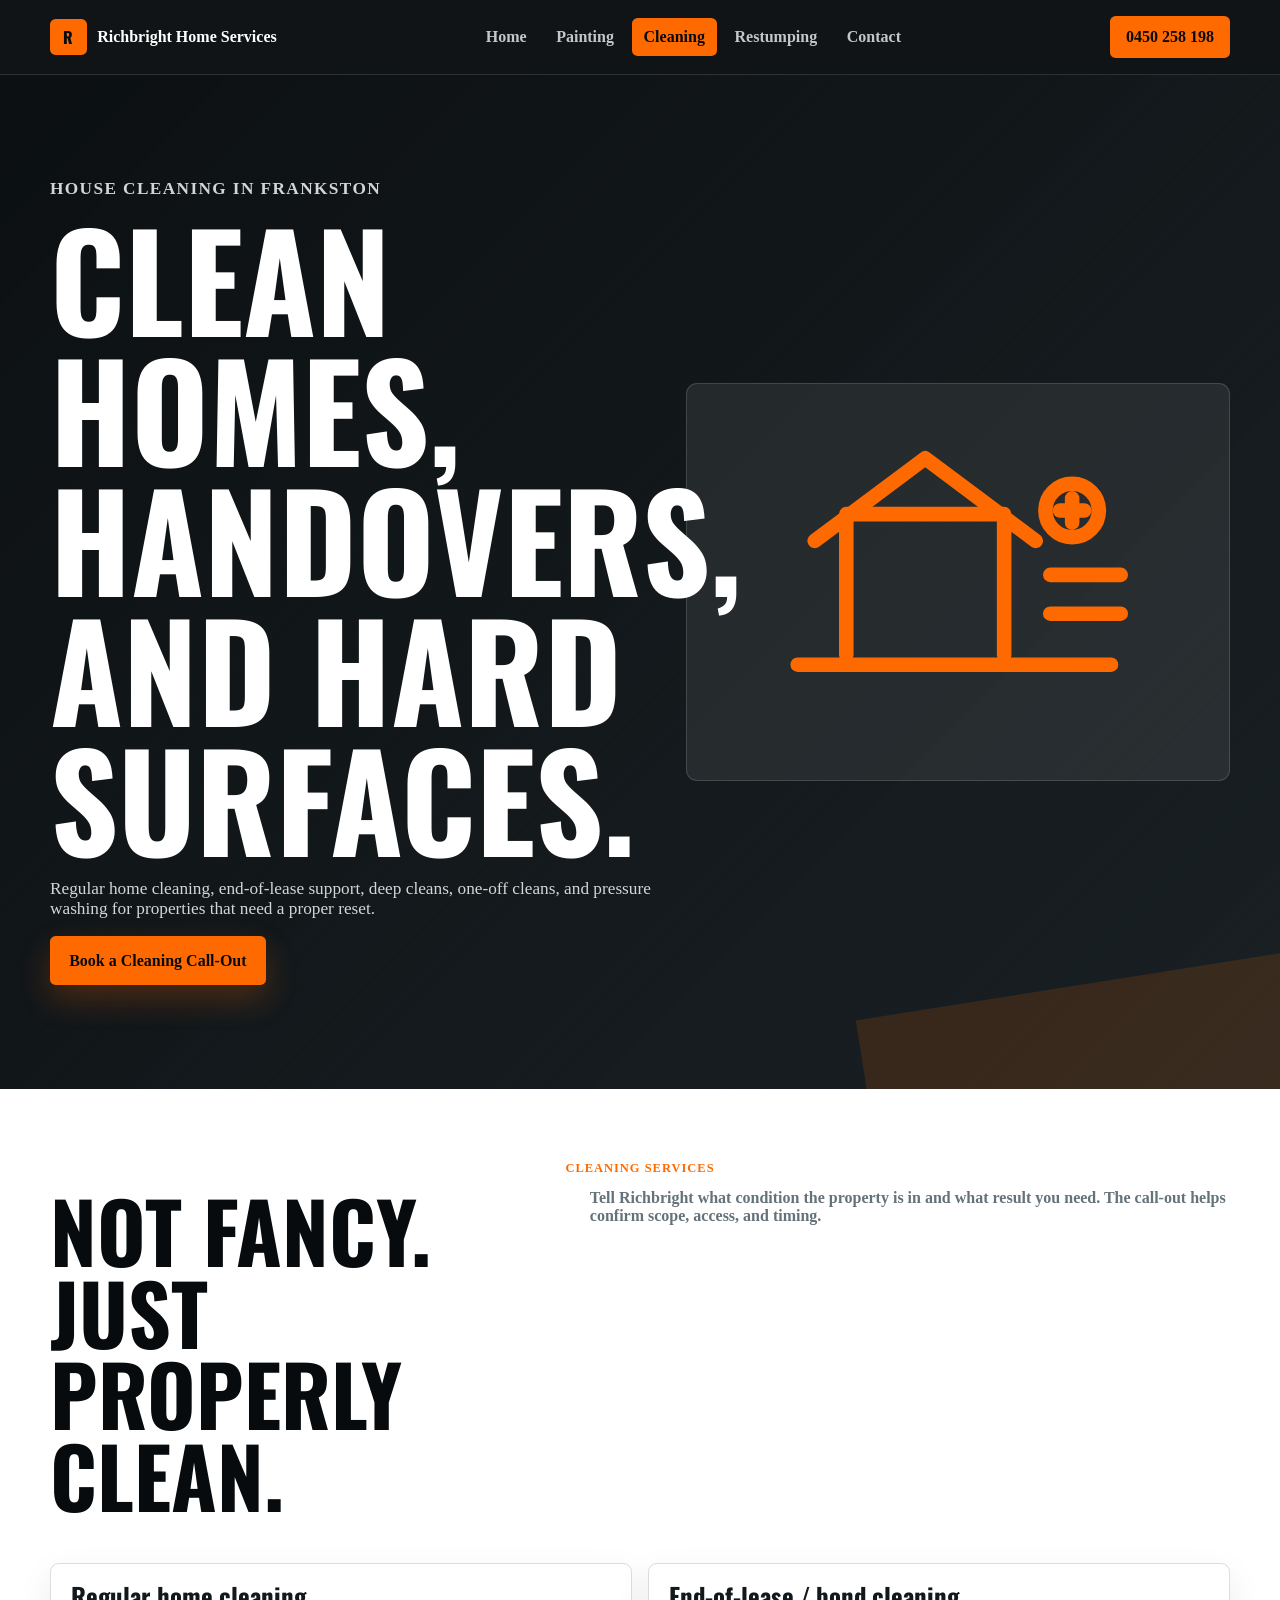
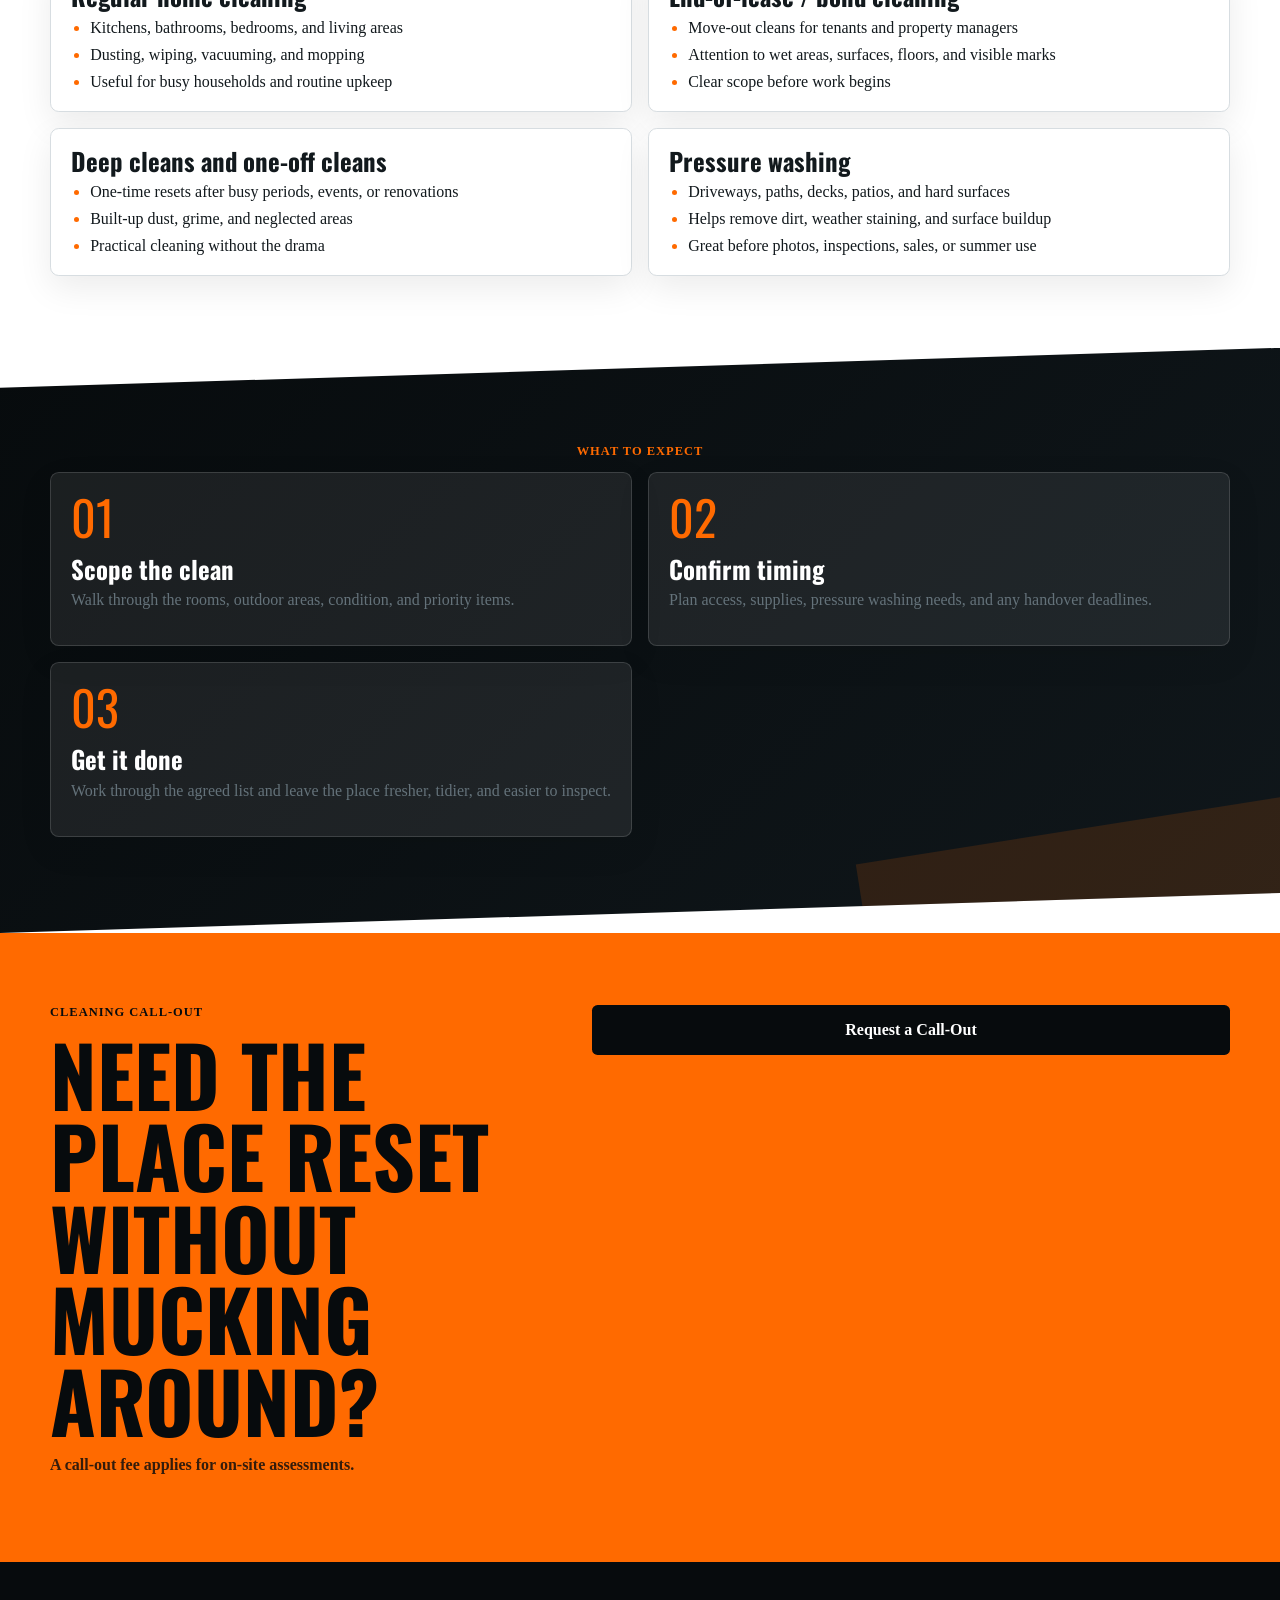
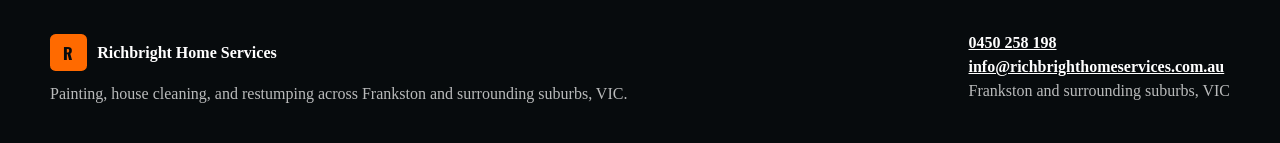
==== cleaning.html @ 41dbc3d0 "website" ====
<!DOCTYPE html>
<html lang="en-AU">
<head>
  <meta charset="UTF-8">
  <meta name="viewport" content="width=device-width, initial-scale=1.0">
  <meta name="description" content="House cleaning services in Frankston and surrounding suburbs, VIC. Regular cleaning, end-of-lease cleaning, deep cleans, one-off cleans, and pressure washing.">
  <title>House Cleaning Frankston | Richbright Home Services</title>
  <link rel="preconnect" href="https://fonts.googleapis.com">
  <link rel="preconnect" href="https://fonts.gstatic.com" crossorigin>
  <link href="https://fonts.googleapis.com/css2?family=Inter:wght@500;600;700;800;900&family=Oswald:wght@600;700&display=swap" rel="stylesheet">
  <link rel="stylesheet" href="styles.css">
</head>
<body>
  <header class="site-header">
    <a class="brand" href="index.html"><span class="brand-mark" aria-hidden="true">R</span><span>Richbright Home Services</span></a>
    <button class="nav-toggle" type="button" aria-expanded="false" aria-controls="primary-nav"><span>Menu</span></button>
    <nav class="primary-nav" id="primary-nav" aria-label="Primary navigation">
      <a href="index.html">Home</a>
      <a href="painting.html">Painting</a>
      <a class="active" href="cleaning.html">Cleaning</a>
      <a href="restumping.html">Restumping</a>
      <a href="contact.html">Contact</a>
    </nav>
    <a class="header-cta" href="tel:+61450258198">0450 258 198</a>
  </header>

  <main>
    <section class="page-hero clean-hero">
      <div>
        <p class="eyebrow">House cleaning in Frankston</p>
        <h1>Clean homes, handovers, and hard surfaces.</h1>
        <p>Regular home cleaning, end-of-lease support, deep cleans, one-off cleans, and pressure washing for properties that need a proper reset.</p>
        <a class="button button-primary" href="contact.html">Book a Cleaning Call-Out</a>
      </div>
      <div class="page-illustration" aria-hidden="true">
        <svg viewBox="0 0 420 300">
          <path d="M78 218h258"></path>
          <path d="M118 210V94h130v116"></path>
          <path d="M92 116 183 48l91 68"></path>
          <circle cx="304" cy="91" r="22"></circle>
          <path d="M294 91h20M304 81v20M286 144h58M286 176h58"></path>
        </svg>
      </div>
    </section>

    <section class="section light-section">
      <div class="section-kicker">Cleaning services</div>
      <div class="section-heading split-heading">
        <h2>Not fancy. Just properly clean.</h2>
        <p>Tell Richbright what condition the property is in and what result you need. The call-out helps confirm scope, access, and timing.</p>
      </div>
      <div class="card-grid detail-card-grid">
        <article class="detail-card">
          <h3>Regular home cleaning</h3>
          <ul>
            <li>Kitchens, bathrooms, bedrooms, and living areas</li>
            <li>Dusting, wiping, vacuuming, and mopping</li>
            <li>Useful for busy households and routine upkeep</li>
          </ul>
        </article>
        <article class="detail-card">
          <h3>End-of-lease / bond cleaning</h3>
          <ul>
            <li>Move-out cleans for tenants and property managers</li>
            <li>Attention to wet areas, surfaces, floors, and visible marks</li>
            <li>Clear scope before work begins</li>
          </ul>
        </article>
        <article class="detail-card">
          <h3>Deep cleans and one-off cleans</h3>
          <ul>
            <li>One-time resets after busy periods, events, or renovations</li>
            <li>Built-up dust, grime, and neglected areas</li>
            <li>Practical cleaning without the drama</li>
          </ul>
        </article>
        <article class="detail-card">
          <h3>Pressure washing</h3>
          <ul>
            <li>Driveways, paths, decks, patios, and hard surfaces</li>
            <li>Helps remove dirt, weather staining, and surface buildup</li>
            <li>Great before photos, inspections, sales, or summer use</li>
          </ul>
        </article>
      </div>
    </section>

    <section class="section dark-band diagonal">
      <div class="section-kicker">What to expect</div>
      <div class="process-grid three-step">
        <article><span>01</span><h3>Scope the clean</h3><p>Walk through the rooms, outdoor areas, condition, and priority items.</p></article>
        <article><span>02</span><h3>Confirm timing</h3><p>Plan access, supplies, pressure washing needs, and any handover deadlines.</p></article>
        <article><span>03</span><h3>Get it done</h3><p>Work through the agreed list and leave the place fresher, tidier, and easier to inspect.</p></article>
      </div>
    </section>

    <section class="section cta-panel">
      <div>
        <p class="eyebrow">Cleaning call-out</p>
        <h2>Need the place reset without mucking around?</h2>
        <p>A call-out fee applies for on-site assessments.</p>
      </div>
      <a class="button button-primary" href="contact.html">Request a Call-Out</a>
    </section>
  </main>

  <footer class="site-footer">
    <div><a class="brand footer-brand" href="index.html"><span class="brand-mark" aria-hidden="true">R</span><span>Richbright Home Services</span></a><p>Painting, house cleaning, and restumping across Frankston and surrounding suburbs, VIC.</p></div>
    <address><a href="tel:+61450258198">0450 258 198</a><a href="mailto:info@richbrighthomeservices.com.au">info@richbrighthomeservices.com.au</a><span>Frankston and surrounding suburbs, VIC</span></address>
  </footer>
  <div class="mobile-action-bar" aria-label="Quick contact actions"><a href="tel:+61450258198">Call</a><a href="contact.html">Book Call-Out</a></div>
  <script src="script.js"></script>
</body>
</html>
---- styles.css ----
:root {
  --black: #070b0d;
  --charcoal: #10171b;
  --charcoal-2: #172226;
  --white: #ffffff;
  --orange: #ff6a00;
  --orange-dark: #d65000;
  --ink: #12191d;
  --muted: #64727a;
  --line: #d7dde1;
  --soft: #f6f8f9;
  --shadow: 0 24px 70px rgba(7, 11, 13, 0.22);
}

* {
  box-sizing: border-box;
}

html {
  scroll-behavior: smooth;
}

body {
  margin: 0;
  color: var(--ink);
  background: var(--white);
  font-family: "Inter", Arial, sans-serif;
  line-height: 1.55;
}

body,
button,
input,
select,
textarea {
  font: inherit;
}

a {
  color: inherit;
}

svg {
  display: block;
  width: 100%;
  height: 100%;
}

svg path,
svg rect,
svg circle {
  fill: none;
  stroke: currentColor;
  stroke-width: 12;
  stroke-linecap: round;
  stroke-linejoin: round;
}

.site-header {
  position: sticky;
  top: 0;
  z-index: 40;
  display: grid;
  grid-template-columns: 1fr auto;
  gap: 0.75rem;
  align-items: center;
  padding: 0.85rem 1rem;
  color: var(--white);
  background: rgba(7, 11, 13, 0.96);
  border-bottom: 1px solid rgba(255, 255, 255, 0.12);
  backdrop-filter: blur(16px);
}

.brand {
  display: inline-flex;
  align-items: center;
  gap: 0.65rem;
  min-width: 0;
  color: var(--white);
  font-weight: 900;
  text-decoration: none;
}

.brand span:last-child {
  overflow: hidden;
  text-overflow: ellipsis;
  white-space: nowrap;
}

.brand-mark {
  display: grid;
  flex: 0 0 auto;
  width: 2.3rem;
  height: 2.3rem;
  place-items: center;
  color: var(--black);
  background: var(--orange);
  border-radius: 0.35rem;
  font-family: "Oswald", Impact, sans-serif;
  font-weight: 700;
}

.nav-toggle,
.header-cta {
  border: 0;
  border-radius: 0.35rem;
  font-weight: 900;
}

.nav-toggle {
  padding: 0.7rem 0.85rem;
  color: var(--white);
  background: var(--charcoal-2);
}

.primary-nav {
  display: none;
  grid-column: 1 / -1;
  gap: 0.35rem;
  padding: 0.5rem 0 0;
}

.primary-nav.is-open {
  display: grid;
}

.primary-nav a,
.header-cta {
  text-decoration: none;
}

.primary-nav a {
  padding: 0.8rem;
  color: rgba(255, 255, 255, 0.76);
  border-radius: 0.35rem;
  font-weight: 800;
}

.primary-nav a:hover,
.primary-nav a:focus-visible,
.primary-nav a.active {
  color: var(--black);
  background: var(--orange);
}

.header-cta {
  display: none;
  padding: 0.75rem 1rem;
  color: var(--black);
  background: var(--orange);
}

.hero,
.page-hero,
.contact-hero {
  position: relative;
  overflow: hidden;
  color: var(--white);
  background:
    linear-gradient(135deg, rgba(7, 11, 13, 0.98), rgba(16, 23, 27, 0.96)),
    repeating-linear-gradient(135deg, rgba(255, 106, 0, 0.13) 0 2px, transparent 2px 22px);
}

.hero::after,
.page-hero::after,
.dark-band::after {
  content: "";
  position: absolute;
  right: -10vw;
  bottom: -7rem;
  width: 42vw;
  height: 14rem;
  background: var(--orange);
  transform: rotate(-9deg);
  opacity: 0.14;
  pointer-events: none;
}

.hero,
.page-hero,
.contact-hero,
.section,
.site-footer {
  padding: 4.5rem 1rem;
}

.hero,
.page-hero,
.contact-hero,
.section > *,
.site-footer > * {
  position: relative;
  z-index: 1;
}

.hero,
.page-hero,
.contact-hero,
.section,
.site-footer {
  width: 100%;
}

.hero > *,
.page-hero > *,
.contact-hero > *,
.section > *,
.site-footer > * {
  max-width: 1180px;
}

.hero,
.page-hero,
.contact-hero,
.section,
.site-footer {
  display: grid;
  justify-items: center;
}

.hero,
.page-hero,
.contact-hero {
  gap: 2rem;
}

.hero-copy,
.page-hero > div,
.contact-hero > div,
.contact-form,
.section-heading,
.card-grid,
.gallery-grid,
.process-grid,
.service-page-grid,
.cta-panel > div,
.cta-panel > a,
.site-footer > div,
.site-footer > address {
  width: min(1180px, 100%);
}

.eyebrow,
.section-kicker {
  margin: 0 0 0.8rem;
  color: var(--orange);
  font-size: 0.78rem;
  font-weight: 900;
  letter-spacing: 0.08em;
  text-transform: uppercase;
}

h1,
h2,
h3,
p {
  margin-top: 0;
}

h1,
h2,
h3 {
  font-family: "Oswald", Impact, sans-serif;
  letter-spacing: 0;
  line-height: 0.98;
}

h1 {
  max-width: 12ch;
  margin-bottom: 1rem;
  color: var(--white);
  font-size: clamp(3.3rem, 15vw, 7.5rem);
  text-transform: uppercase;
}

h2 {
  margin-bottom: 1rem;
  color: var(--black);
  font-size: clamp(2.45rem, 10vw, 5.2rem);
  text-transform: uppercase;
}

h3 {
  margin-bottom: 0.65rem;
  font-size: 1.55rem;
}

.hero-lead,
.page-hero p,
.contact-hero p {
  max-width: 45rem;
  color: rgba(255, 255, 255, 0.82);
  font-size: 1.08rem;
}

.hero-actions {
  display: flex;
  flex-wrap: wrap;
  gap: 0.75rem;
  margin-top: 1.4rem;
}

.button {
  display: inline-flex;
  align-items: center;
  justify-content: center;
  min-height: 3.1rem;
  padding: 0.9rem 1.2rem;
  border: 0;
  border-radius: 0.35rem;
  font-weight: 900;
  text-decoration: none;
  cursor: pointer;
}

.button-primary {
  color: var(--black);
  background: var(--orange);
  box-shadow: 0 14px 32px rgba(255, 106, 0, 0.24);
}

.button-primary:hover,
.button-primary:focus-visible,
.header-cta:hover,
.header-cta:focus-visible {
  background: #ff831f;
}

.button-ghost {
  color: var(--white);
  border: 1px solid rgba(255, 255, 255, 0.42);
}

.button-ghost:hover,
.button-ghost:focus-visible {
  background: rgba(255, 255, 255, 0.12);
}

.hero-visual,
.page-illustration {
  width: min(100%, 34rem);
  color: var(--orange);
}

.signal-card {
  padding: 1.25rem;
  color: var(--white);
  background: rgba(255, 255, 255, 0.08);
  border: 1px solid rgba(255, 255, 255, 0.16);
  border-radius: 0.6rem;
  box-shadow: var(--shadow);
}

.signal-number {
  display: block;
  color: var(--orange);
  font-family: "Oswald", Impact, sans-serif;
  font-size: 7rem;
  line-height: 0.9;
}

.trade-stack {
  display: grid;
  grid-template-columns: repeat(3, 1fr);
  gap: 0.75rem;
  margin-top: 0.75rem;
}

.trade-stack span {
  display: grid;
  min-height: 6rem;
  place-items: center;
  color: var(--white);
  background: var(--charcoal-2);
  border-bottom: 0.35rem solid var(--orange);
  border-radius: 0.5rem;
  font-family: "Oswald", Impact, sans-serif;
  font-size: 1.4rem;
  text-transform: uppercase;
}

.trust-strip {
  display: grid;
  grid-template-columns: repeat(2, 1fr);
  gap: 1px;
  color: var(--white);
  background: var(--black);
}

.trust-strip span {
  display: grid;
  min-height: 4.25rem;
  place-items: center;
  padding: 0.85rem;
  background: var(--charcoal-2);
  color: var(--white);
  font-weight: 900;
  text-align: center;
}

.light-section {
  background: var(--white);
}

.dark-band {
  position: relative;
  overflow: hidden;
  color: var(--white);
  background:
    linear-gradient(135deg, var(--black), var(--charcoal)),
    repeating-linear-gradient(45deg, rgba(255, 255, 255, 0.06) 0 1px, transparent 1px 18px);
}

.dark-band h2,
.dark-band h3 {
  color: var(--white);
}

.dark-band p {
  color: rgba(255, 255, 255, 0.78);
}

.diagonal {
  clip-path: polygon(0 2.5rem, 100% 0, 100% calc(100% - 2.5rem), 0 100%);
  padding-top: 6rem;
  padding-bottom: 6rem;
}

.split-heading {
  display: grid;
  gap: 1rem;
  margin-bottom: 2rem;
}

.split-heading p {
  color: var(--muted);
  font-weight: 700;
}

.dark-band .split-heading p {
  color: rgba(255, 255, 255, 0.78);
}

.card-grid,
.gallery-grid,
.process-grid,
.service-page-grid {
  display: grid;
  gap: 1rem;
}

.preview-card,
.detail-card,
.sign-grid article,
.process-grid article,
.warning-box {
  padding: 1.25rem;
  background: var(--white);
  border: 1px solid var(--line);
  border-radius: 0.55rem;
  box-shadow: 0 12px 34px rgba(7, 11, 13, 0.08);
}

.dark-band .sign-grid article,
.dark-band .process-grid article {
  background: rgba(255, 255, 255, 0.08);
  border-color: rgba(255, 255, 255, 0.14);
}

.icon-box {
  width: 4rem;
  height: 4rem;
  margin-bottom: 1rem;
  color: var(--orange);
}

.preview-card p,
.detail-card p,
.service-page-grid p,
.process-grid p,
.sign-grid p {
  color: var(--muted);
}

.text-link {
  display: inline-flex;
  margin-top: 0.75rem;
  color: var(--orange-dark);
  font-weight: 900;
}

.gallery-grid {
  grid-template-columns: repeat(2, 1fr);
}

.gallery-placeholder {
  display: grid;
  min-height: 10rem;
  place-items: end start;
  padding: 1rem;
  color: var(--white);
  background:
    linear-gradient(135deg, rgba(255, 106, 0, 0.82), rgba(255, 106, 0, 0.16)),
    repeating-linear-gradient(135deg, rgba(255, 255, 255, 0.18) 0 2px, transparent 2px 18px),
    var(--charcoal-2);
  border: 1px solid rgba(255, 255, 255, 0.18);
  border-radius: 0.55rem;
  font-family: "Oswald", Impact, sans-serif;
  font-size: 1.5rem;
  text-transform: uppercase;
}

.light-gallery .gallery-placeholder {
  border-color: var(--line);
}

.cta-panel {
  display: grid;
  gap: 1.25rem;
  color: var(--white);
  background: var(--orange);
}

.cta-panel h2,
.cta-panel .eyebrow {
  color: var(--black);
}

.cta-panel p {
  color: rgba(7, 11, 13, 0.82);
  font-weight: 800;
}

.cta-panel .button-primary {
  background: var(--black);
  color: var(--white);
  box-shadow: none;
}

.page-hero,
.contact-hero {
  min-height: 80vh;
  align-items: center;
}

.page-illustration {
  min-height: 18rem;
  padding: 1rem;
  background: rgba(255, 255, 255, 0.08);
  border: 1px solid rgba(255, 255, 255, 0.14);
  border-radius: 0.7rem;
}

.feature-list,
.big-service-copy,
.warning-box {
  display: grid;
  gap: 1rem;
}

.feature-list article {
  padding-left: 1rem;
  border-left: 0.35rem solid var(--orange);
}

.detail-card ul {
  display: grid;
  gap: 0.55rem;
  margin: 0;
  padding-left: 1.2rem;
}

.detail-card li::marker {
  color: var(--orange);
  font-weight: 900;
}

.process-grid article span {
  display: inline-block;
  margin-bottom: 1rem;
  color: var(--orange);
  font-family: "Oswald", Impact, sans-serif;
  font-size: 3rem;
  line-height: 1;
}

.warning-box {
  color: var(--white);
  background: var(--black);
  border-color: var(--orange);
}

.warning-box h3 {
  color: var(--orange);
}

.warning-box p {
  color: rgba(255, 255, 255, 0.8);
}

.contact-hero {
  align-items: start;
}

.phone-feature {
  display: inline-flex;
  margin-top: 1rem;
  color: var(--orange);
  font-family: "Oswald", Impact, sans-serif;
  font-size: clamp(2.4rem, 11vw, 4.4rem);
  line-height: 1;
  text-decoration: none;
}

.contact-form {
  display: grid;
  gap: 1rem;
  padding: 1rem;
  color: var(--ink);
  background: var(--white);
  border: 1px solid rgba(255, 255, 255, 0.2);
  border-radius: 0.65rem;
  box-shadow: var(--shadow);
}

.form-note {
  margin: 0;
  padding: 0.85rem;
  color: var(--black);
  background: rgba(255, 106, 0, 0.18);
  border-left: 0.35rem solid var(--orange);
  font-weight: 900;
}

.form-row {
  display: grid;
  gap: 0.35rem;
}

label {
  font-weight: 900;
}

input,
select,
textarea {
  width: 100%;
  min-height: 3.1rem;
  padding: 0.8rem 0.9rem;
  color: var(--ink);
  background: var(--soft);
  border: 1px solid #b9c2c8;
  border-radius: 0.35rem;
}

textarea {
  resize: vertical;
}

.form-submit {
  width: 100%;
}

.form-status {
  min-height: 1.4rem;
  margin: 0;
  color: #126a2f;
  font-weight: 900;
}

.form-status.is-error {
  color: #b42318;
}

input:focus,
select:focus,
textarea:focus,
a:focus-visible,
button:focus-visible {
  outline: 3px solid rgba(255, 106, 0, 0.72);
  outline-offset: 3px;
}

.site-footer {
  gap: 1.5rem;
  color: rgba(255, 255, 255, 0.72);
  background: var(--black);
  padding-bottom: 6rem;
}

.site-footer p {
  margin: 0.85rem 0 0;
}

address {
  display: grid;
  gap: 0.35rem;
  font-style: normal;
}

address a {
  color: var(--white);
  font-weight: 900;
}

.mobile-action-bar {
  position: fixed;
  right: 0;
  bottom: 0;
  left: 0;
  z-index: 50;
  display: grid;
  grid-template-columns: 1fr 1fr;
  background: var(--black);
  box-shadow: 0 -18px 40px rgba(0, 0, 0, 0.32);
}

.mobile-action-bar a {
  display: grid;
  min-height: 3.8rem;
  place-items: center;
  color: var(--white);
  font-weight: 900;
  text-decoration: none;
}

.mobile-action-bar a:last-child {
  color: var(--black);
  background: var(--orange);
}

@media (min-width: 768px) {
  .site-header {
    grid-template-columns: auto 1fr auto;
    padding: 1rem 1.5rem;
  }

  .nav-toggle {
    display: none;
  }

  .primary-nav {
    display: flex;
    grid-column: auto;
    justify-content: center;
    padding: 0;
  }

  .primary-nav a {
    padding: 0.65rem 0.75rem;
  }

  .header-cta {
    display: inline-flex;
  }

  .hero,
  .page-hero,
  .contact-hero {
    grid-template-columns: minmax(0, 1fr) minmax(20rem, 34rem);
    padding: 6.5rem 1.5rem;
  }

  .contact-hero {
    align-items: center;
  }

  .section,
  .site-footer {
    padding-right: 1.5rem;
    padding-left: 1.5rem;
  }

  .trust-strip {
    grid-template-columns: repeat(4, 1fr);
  }

  .split-heading,
  .service-page-grid,
  .cta-panel {
    grid-template-columns: 0.9fr 1.1fr;
    align-items: start;
  }

  .service-preview-grid,
  .sign-grid,
  .three-step {
    grid-template-columns: repeat(3, 1fr);
  }

  .detail-card-grid,
  .process-grid {
    grid-template-columns: repeat(2, 1fr);
  }

  .gallery-grid {
    grid-template-columns: repeat(3, 1fr);
  }

  .contact-form {
    padding: 1.5rem;
  }

  .site-footer {
    grid-template-columns: 1fr auto;
    align-items: start;
    padding-bottom: 2.5rem;
  }

  .mobile-action-bar {
    display: none;
  }
}

@media (min-width: 1280px) {
  .site-header {
    padding-right: calc((100vw - 1180px) / 2);
    padding-left: calc((100vw - 1180px) / 2);
  }

  .hero,
  .page-hero,
  .contact-hero,
  .section,
  .site-footer {
    padding-right: calc((100vw - 1180px) / 2);
    padding-left: calc((100vw - 1180px) / 2);
  }

  h1 {
    font-size: 8.3rem;
  }

  .home-hero {
    min-height: 86vh;
  }

  .gallery-placeholder {
    min-height: 13rem;
  }
}
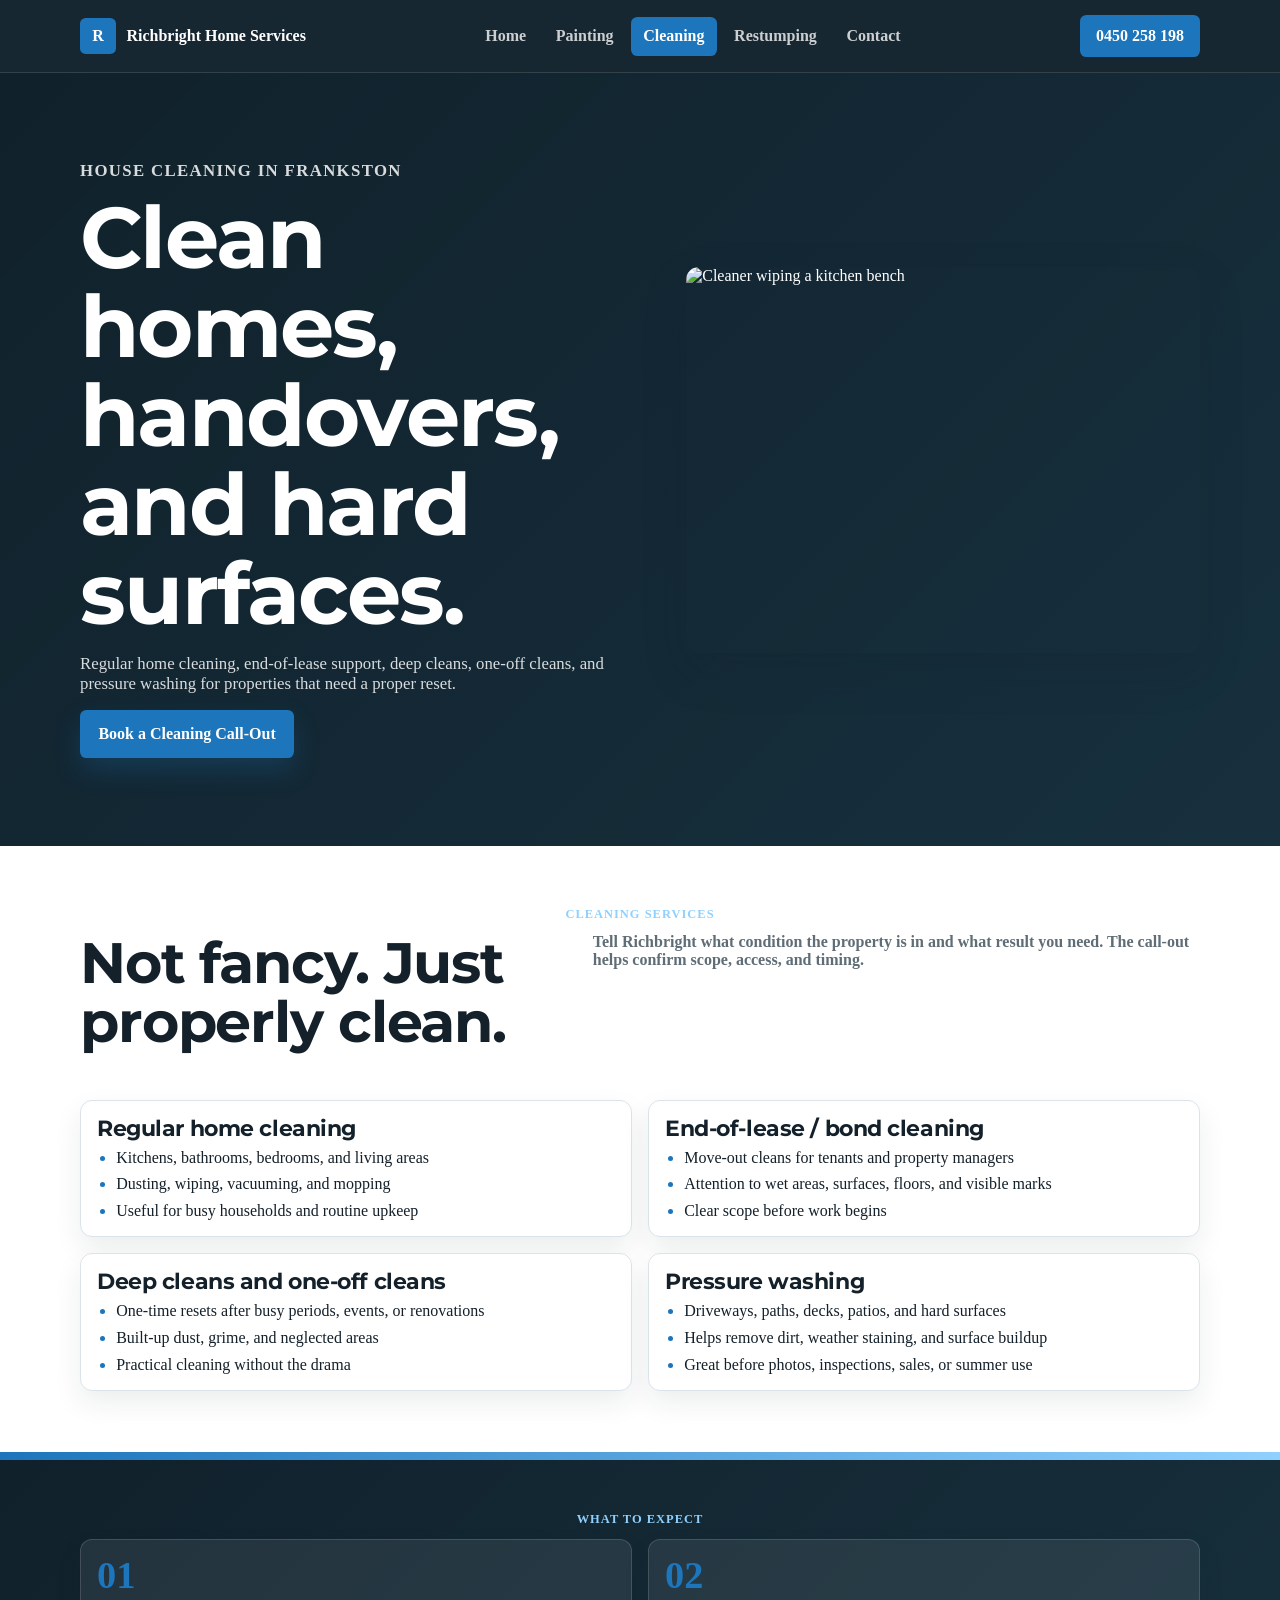
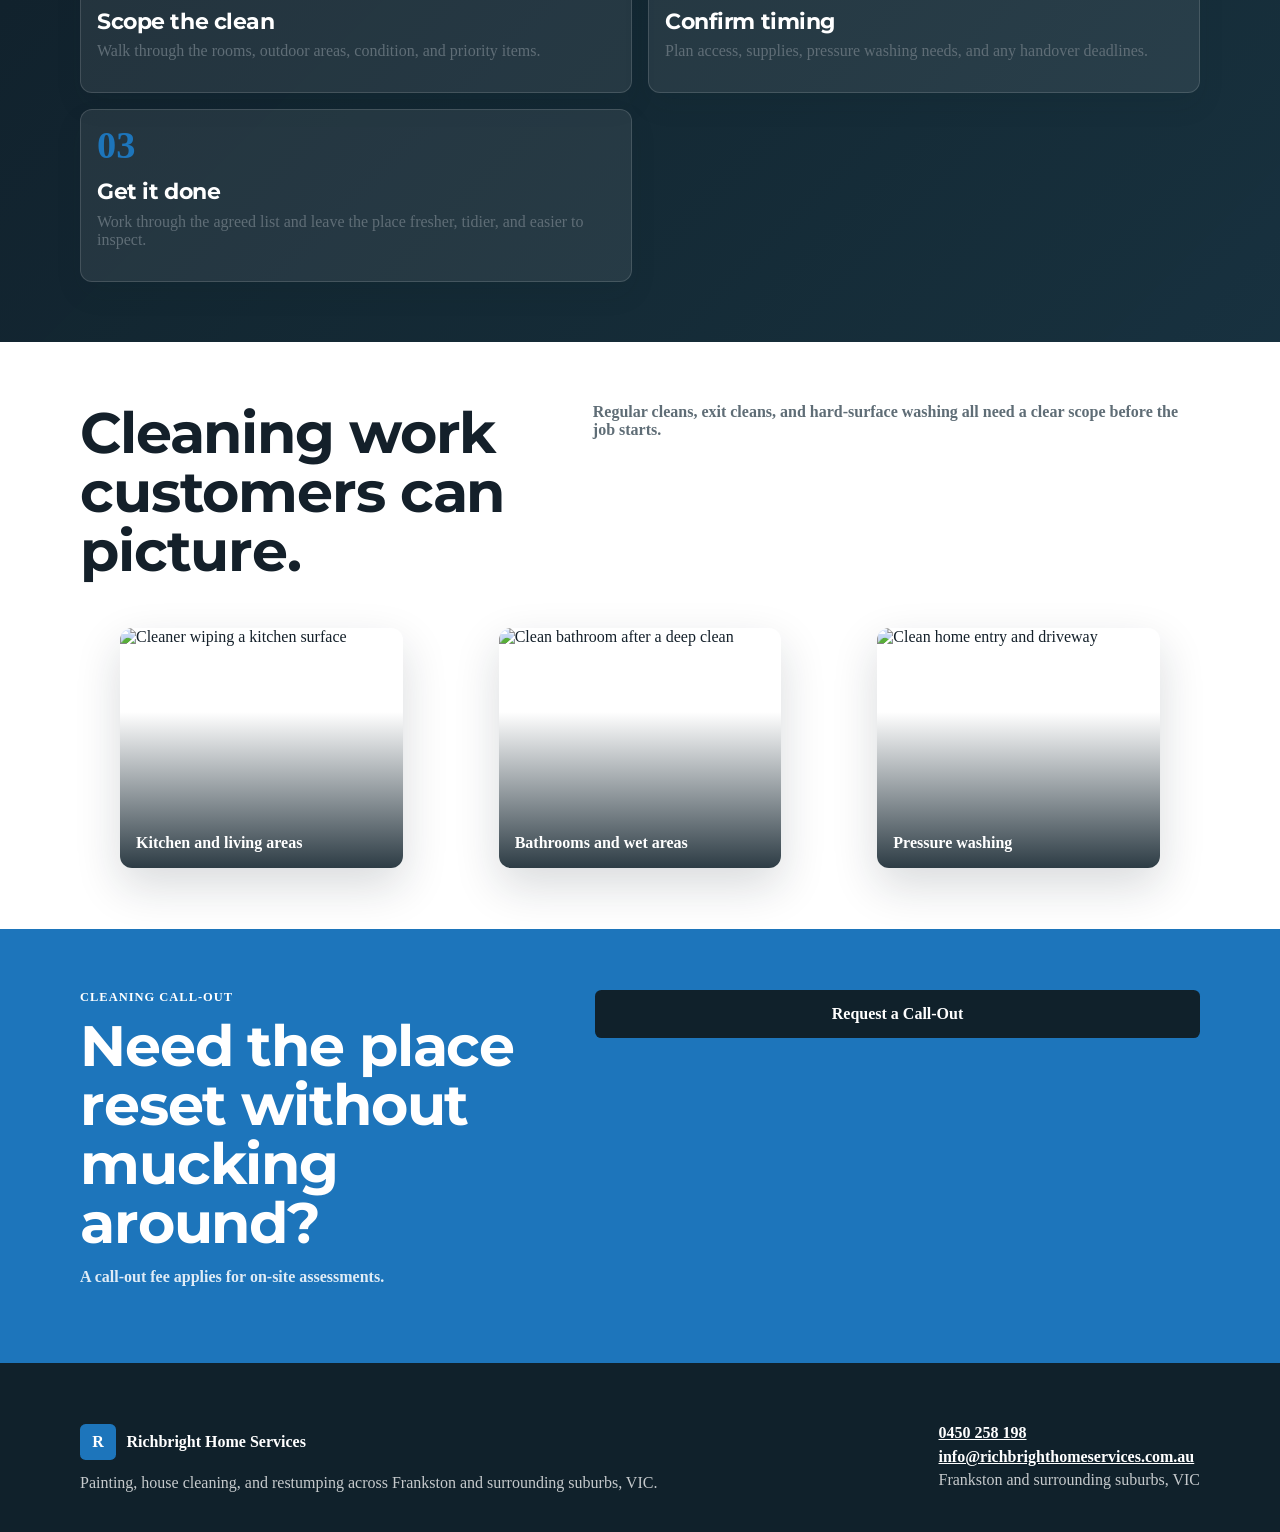
==== commit 33d17fe1: "website" ====
--- a/cleaning.html
+++ b/cleaning.html
@@ -7,7 +7,7 @@
   <title>House Cleaning Frankston | Richbright Home Services</title>
   <link rel="preconnect" href="https://fonts.googleapis.com">
   <link rel="preconnect" href="https://fonts.gstatic.com" crossorigin>
-  <link href="https://fonts.googleapis.com/css2?family=Inter:wght@500;600;700;800;900&family=Oswald:wght@600;700&display=swap" rel="stylesheet">
+  <link href="https://fonts.googleapis.com/css2?family=Inter:wght@500;600;700;800;900&family=Montserrat:wght@700;800;900&display=swap" rel="stylesheet">
   <link rel="stylesheet" href="styles.css">
 </head>
 <body>
@@ -32,14 +32,8 @@
         <p>Regular home cleaning, end-of-lease support, deep cleans, one-off cleans, and pressure washing for properties that need a proper reset.</p>
         <a class="button button-primary" href="contact.html">Book a Cleaning Call-Out</a>
       </div>
-      <div class="page-illustration" aria-hidden="true">
-        <svg viewBox="0 0 420 300">
-          <path d="M78 218h258"></path>
-          <path d="M118 210V94h130v116"></path>
-          <path d="M92 116 183 48l91 68"></path>
-          <circle cx="304" cy="91" r="22"></circle>
-          <path d="M294 91h20M304 81v20M286 144h58M286 176h58"></path>
-        </svg>
+      <div class="hero-media">
+        <img src="https://images.unsplash.com/photo-1581578731548-c64695cc6952?auto=format&fit=crop&w=1200&q=80" alt="Cleaner wiping a kitchen bench">
       </div>
     </section>
 
@@ -94,6 +88,18 @@
       </div>
     </section>
 
+    <section class="section light-section">
+      <div class="section-heading split-heading">
+        <h2>Cleaning work customers can picture.</h2>
+        <p>Regular cleans, exit cleans, and hard-surface washing all need a clear scope before the job starts.</p>
+      </div>
+      <div class="gallery-grid light-gallery">
+        <figure class="photo-tile"><img src="https://images.unsplash.com/photo-1581578731548-c64695cc6952?auto=format&fit=crop&w=900&q=80" alt="Cleaner wiping a kitchen surface"><figcaption>Kitchen and living areas</figcaption></figure>
+        <figure class="photo-tile"><img src="https://images.unsplash.com/photo-1584622650111-993a426fbf0a?auto=format&fit=crop&w=900&q=80" alt="Clean bathroom after a deep clean"><figcaption>Bathrooms and wet areas</figcaption></figure>
+        <figure class="photo-tile"><img src="https://images.unsplash.com/photo-1600585154340-be6161a56a0c?auto=format&fit=crop&w=900&q=80" alt="Clean home entry and driveway"><figcaption>Pressure washing</figcaption></figure>
+      </div>
+    </section>
+
     <section class="section cta-panel">
       <div>
         <p class="eyebrow">Cleaning call-out</p>
--- a/styles.css
+++ b/styles.css
@@ -1,15 +1,14 @@
 :root {
-  --black: #070b0d;
-  --charcoal: #10171b;
-  --charcoal-2: #172226;
+  --navy: #10212b;
+  --navy-2: #183240;
+  --blue: #1d75bb;
+  --blue-dark: #15598f;
   --white: #ffffff;
-  --orange: #ff6a00;
-  --orange-dark: #d65000;
-  --ink: #12191d;
-  --muted: #64727a;
-  --line: #d7dde1;
-  --soft: #f6f8f9;
-  --shadow: 0 24px 70px rgba(7, 11, 13, 0.22);
+  --ink: #14202a;
+  --muted: #5f6d76;
+  --line: #dbe4ea;
+  --soft: #f4f8fb;
+  --shadow: 0 18px 46px rgba(16, 33, 43, 0.16);
 }
 
 * {
@@ -36,6 +35,11 @@
   font: inherit;
 }
 
+img {
+  display: block;
+  max-width: 100%;
+}
+
 a {
   color: inherit;
 }
@@ -51,7 +55,7 @@
 svg circle {
   fill: none;
   stroke: currentColor;
-  stroke-width: 12;
+  stroke-width: 2;
   stroke-linecap: round;
   stroke-linejoin: round;
 }
@@ -64,11 +68,11 @@
   grid-template-columns: 1fr auto;
   gap: 0.75rem;
   align-items: center;
-  padding: 0.85rem 1rem;
-  color: var(--white);
-  background: rgba(7, 11, 13, 0.96);
+  padding: 0.8rem 1rem;
+  color: var(--white);
+  background: rgba(16, 33, 43, 0.97);
   border-bottom: 1px solid rgba(255, 255, 255, 0.12);
-  backdrop-filter: blur(16px);
+  backdrop-filter: blur(14px);
 }
 
 .brand {
@@ -90,34 +94,33 @@
 .brand-mark {
   display: grid;
   flex: 0 0 auto;
-  width: 2.3rem;
-  height: 2.3rem;
+  width: 2.25rem;
+  height: 2.25rem;
   place-items: center;
-  color: var(--black);
-  background: var(--orange);
+  color: var(--white);
+  background: var(--blue);
   border-radius: 0.35rem;
-  font-family: "Oswald", Impact, sans-serif;
-  font-weight: 700;
+  font-weight: 900;
 }
 
 .nav-toggle,
 .header-cta {
   border: 0;
-  border-radius: 0.35rem;
+  border-radius: 0.4rem;
   font-weight: 900;
 }
 
 .nav-toggle {
   padding: 0.7rem 0.85rem;
   color: var(--white);
-  background: var(--charcoal-2);
+  background: rgba(255, 255, 255, 0.12);
 }
 
 .primary-nav {
   display: none;
   grid-column: 1 / -1;
   gap: 0.35rem;
-  padding: 0.5rem 0 0;
+  padding-top: 0.4rem;
 }
 
 .primary-nav.is-open {
@@ -130,50 +133,24 @@
 }
 
 .primary-nav a {
-  padding: 0.8rem;
-  color: rgba(255, 255, 255, 0.76);
-  border-radius: 0.35rem;
+  padding: 0.75rem;
+  color: rgba(255, 255, 255, 0.78);
+  border-radius: 0.4rem;
   font-weight: 800;
 }
 
 .primary-nav a:hover,
 .primary-nav a:focus-visible,
 .primary-nav a.active {
-  color: var(--black);
-  background: var(--orange);
+  color: var(--white);
+  background: var(--blue);
 }
 
 .header-cta {
   display: none;
   padding: 0.75rem 1rem;
-  color: var(--black);
-  background: var(--orange);
-}
-
-.hero,
-.page-hero,
-.contact-hero {
-  position: relative;
-  overflow: hidden;
-  color: var(--white);
-  background:
-    linear-gradient(135deg, rgba(7, 11, 13, 0.98), rgba(16, 23, 27, 0.96)),
-    repeating-linear-gradient(135deg, rgba(255, 106, 0, 0.13) 0 2px, transparent 2px 22px);
-}
-
-.hero::after,
-.page-hero::after,
-.dark-band::after {
-  content: "";
-  position: absolute;
-  right: -10vw;
-  bottom: -7rem;
-  width: 42vw;
-  height: 14rem;
-  background: var(--orange);
-  transform: rotate(-9deg);
-  opacity: 0.14;
-  pointer-events: none;
+  color: var(--white);
+  background: var(--blue);
 }
 
 .hero,
@@ -181,50 +158,25 @@
 .contact-hero,
 .section,
 .site-footer {
-  padding: 4.5rem 1rem;
-}
-
-.hero,
-.page-hero,
-.contact-hero,
-.section > *,
-.site-footer > * {
-  position: relative;
-  z-index: 1;
-}
-
-.hero,
-.page-hero,
-.contact-hero,
-.section,
-.site-footer {
+  display: grid;
+  justify-items: center;
   width: 100%;
-}
-
-.hero > *,
-.page-hero > *,
-.contact-hero > *,
-.section > *,
-.site-footer > * {
-  max-width: 1180px;
-}
-
-.hero,
-.page-hero,
-.contact-hero,
-.section,
-.site-footer {
-  display: grid;
-  justify-items: center;
+  padding: 3.8rem 1rem;
 }
 
 .hero,
 .page-hero,
 .contact-hero {
   gap: 2rem;
+  align-items: center;
+  color: var(--white);
+  background:
+    linear-gradient(135deg, rgba(16, 33, 43, 0.96), rgba(24, 50, 64, 0.9)),
+    var(--navy);
 }
 
 .hero-copy,
+.hero-media,
 .page-hero > div,
 .contact-hero > div,
 .contact-form,
@@ -237,13 +189,13 @@
 .cta-panel > a,
 .site-footer > div,
 .site-footer > address {
-  width: min(1180px, 100%);
+  width: min(1120px, 100%);
 }
 
 .eyebrow,
 .section-kicker {
-  margin: 0 0 0.8rem;
-  color: var(--orange);
+  margin: 0 0 0.7rem;
+  color: #8fd0ff;
   font-size: 0.78rem;
   font-weight: 900;
   letter-spacing: 0.08em;
@@ -253,82 +205,82 @@
 h1,
 h2,
 h3,
-p {
+p,
+figure {
   margin-top: 0;
 }
 
 h1,
 h2,
 h3 {
-  font-family: "Oswald", Impact, sans-serif;
-  letter-spacing: 0;
-  line-height: 0.98;
+  font-family: "Montserrat", "Inter", Arial, sans-serif;
+  letter-spacing: -0.02em;
+  line-height: 1.04;
 }
 
 h1 {
-  max-width: 12ch;
+  max-width: 13ch;
   margin-bottom: 1rem;
   color: var(--white);
-  font-size: clamp(3.3rem, 15vw, 7.5rem);
-  text-transform: uppercase;
+  font-size: clamp(2.5rem, 9vw, 5rem);
 }
 
 h2 {
   margin-bottom: 1rem;
-  color: var(--black);
-  font-size: clamp(2.45rem, 10vw, 5.2rem);
-  text-transform: uppercase;
+  color: var(--ink);
+  font-size: clamp(2rem, 6vw, 3.55rem);
 }
 
 h3 {
-  margin-bottom: 0.65rem;
-  font-size: 1.55rem;
+  margin-bottom: 0.6rem;
+  color: var(--ink);
+  font-size: 1.35rem;
 }
 
 .hero-lead,
 .page-hero p,
 .contact-hero p {
-  max-width: 45rem;
-  color: rgba(255, 255, 255, 0.82);
-  font-size: 1.08rem;
+  max-width: 44rem;
+  color: rgba(255, 255, 255, 0.84);
+  font-size: 1.05rem;
 }
 
 .hero-actions {
   display: flex;
   flex-wrap: wrap;
   gap: 0.75rem;
-  margin-top: 1.4rem;
+  margin-top: 1.3rem;
 }
 
 .button {
   display: inline-flex;
   align-items: center;
   justify-content: center;
-  min-height: 3.1rem;
-  padding: 0.9rem 1.2rem;
+  min-height: 3rem;
+  padding: 0.85rem 1.15rem;
   border: 0;
-  border-radius: 0.35rem;
+  border-radius: 0.4rem;
   font-weight: 900;
   text-decoration: none;
   cursor: pointer;
 }
 
 .button-primary {
-  color: var(--black);
-  background: var(--orange);
-  box-shadow: 0 14px 32px rgba(255, 106, 0, 0.24);
+  color: var(--white);
+  background: var(--blue);
+  box-shadow: 0 12px 26px rgba(29, 117, 187, 0.24);
 }
 
 .button-primary:hover,
 .button-primary:focus-visible,
 .header-cta:hover,
 .header-cta:focus-visible {
-  background: #ff831f;
+  background: var(--blue-dark);
 }
 
 .button-ghost {
   color: var(--white);
-  border: 1px solid rgba(255, 255, 255, 0.42);
+  border: 1px solid rgba(255, 255, 255, 0.45);
 }
 
 .button-ghost:hover,
@@ -336,47 +288,38 @@
   background: rgba(255, 255, 255, 0.12);
 }
 
-.hero-visual,
-.page-illustration {
-  width: min(100%, 34rem);
-  color: var(--orange);
-}
-
-.signal-card {
-  padding: 1.25rem;
-  color: var(--white);
-  background: rgba(255, 255, 255, 0.08);
-  border: 1px solid rgba(255, 255, 255, 0.16);
-  border-radius: 0.6rem;
+.hero-media {
+  position: relative;
+  overflow: hidden;
+  border-radius: 0.8rem;
   box-shadow: var(--shadow);
 }
 
-.signal-number {
+.hero-media img {
+  width: 100%;
+  aspect-ratio: 4 / 3;
+  object-fit: cover;
+}
+
+.media-badge {
+  position: absolute;
+  right: 1rem;
+  bottom: 1rem;
+  left: 1rem;
+  padding: 1rem;
+  color: var(--white);
+  background: rgba(16, 33, 43, 0.86);
+  border-left: 0.3rem solid var(--blue);
+  border-radius: 0.5rem;
+}
+
+.media-badge strong,
+.media-badge span {
   display: block;
-  color: var(--orange);
-  font-family: "Oswald", Impact, sans-serif;
-  font-size: 7rem;
-  line-height: 0.9;
-}
-
-.trade-stack {
-  display: grid;
-  grid-template-columns: repeat(3, 1fr);
-  gap: 0.75rem;
-  margin-top: 0.75rem;
-}
-
-.trade-stack span {
-  display: grid;
-  min-height: 6rem;
-  place-items: center;
-  color: var(--white);
-  background: var(--charcoal-2);
-  border-bottom: 0.35rem solid var(--orange);
-  border-radius: 0.5rem;
-  font-family: "Oswald", Impact, sans-serif;
-  font-size: 1.4rem;
-  text-transform: uppercase;
+}
+
+.media-badge span {
+  color: rgba(255, 255, 255, 0.78);
 }
 
 .trust-strip {
@@ -384,16 +327,15 @@
   grid-template-columns: repeat(2, 1fr);
   gap: 1px;
   color: var(--white);
-  background: var(--black);
+  background: var(--navy);
 }
 
 .trust-strip span {
   display: grid;
-  min-height: 4.25rem;
+  min-height: 4.1rem;
   place-items: center;
   padding: 0.85rem;
-  background: var(--charcoal-2);
-  color: var(--white);
+  background: var(--navy-2);
   font-weight: 900;
   text-align: center;
 }
@@ -403,12 +345,10 @@
 }
 
 .dark-band {
-  position: relative;
-  overflow: hidden;
   color: var(--white);
   background:
-    linear-gradient(135deg, var(--black), var(--charcoal)),
-    repeating-linear-gradient(45deg, rgba(255, 255, 255, 0.06) 0 1px, transparent 1px 18px);
+    linear-gradient(135deg, rgba(16, 33, 43, 0.96), rgba(24, 50, 64, 0.94)),
+    var(--navy);
 }
 
 .dark-band h2,
@@ -417,13 +357,19 @@
 }
 
 .dark-band p {
-  color: rgba(255, 255, 255, 0.78);
+  color: rgba(255, 255, 255, 0.8);
 }
 
 .diagonal {
-  clip-path: polygon(0 2.5rem, 100% 0, 100% calc(100% - 2.5rem), 0 100%);
-  padding-top: 6rem;
-  padding-bottom: 6rem;
+  position: relative;
+}
+
+.diagonal::before {
+  content: "";
+  position: absolute;
+  inset: 0 0 auto;
+  height: 0.5rem;
+  background: linear-gradient(90deg, var(--blue), #8fd0ff);
 }
 
 .split-heading {
@@ -438,7 +384,7 @@
 }
 
 .dark-band .split-heading p {
-  color: rgba(255, 255, 255, 0.78);
+  color: rgba(255, 255, 255, 0.82);
 }
 
 .card-grid,
@@ -454,11 +400,20 @@
 .sign-grid article,
 .process-grid article,
 .warning-box {
-  padding: 1.25rem;
+  overflow: hidden;
+  padding: 1rem;
   background: var(--white);
   border: 1px solid var(--line);
-  border-radius: 0.55rem;
-  box-shadow: 0 12px 34px rgba(7, 11, 13, 0.08);
+  border-radius: 0.75rem;
+  box-shadow: 0 12px 28px rgba(16, 33, 43, 0.08);
+}
+
+.preview-card > img {
+  width: calc(100% + 2rem);
+  max-width: none;
+  height: 12.5rem;
+  margin: -1rem -1rem 1rem;
+  object-fit: cover;
 }
 
 .dark-band .sign-grid article,
@@ -468,10 +423,19 @@
 }
 
 .icon-box {
-  width: 4rem;
-  height: 4rem;
-  margin-bottom: 1rem;
-  color: var(--orange);
+  display: grid;
+  width: 3rem;
+  height: 3rem;
+  margin-bottom: 0.9rem;
+  place-items: center;
+  color: var(--white);
+  background: var(--blue);
+  border-radius: 0.5rem;
+}
+
+.icon-box svg {
+  width: 1.8rem;
+  height: 1.8rem;
 }
 
 .preview-card p,
@@ -485,70 +449,72 @@
 .text-link {
   display: inline-flex;
   margin-top: 0.75rem;
-  color: var(--orange-dark);
+  color: var(--blue-dark);
   font-weight: 900;
 }
 
 .gallery-grid {
-  grid-template-columns: repeat(2, 1fr);
-}
-
-.gallery-placeholder {
-  display: grid;
-  min-height: 10rem;
-  place-items: end start;
-  padding: 1rem;
-  color: var(--white);
-  background:
-    linear-gradient(135deg, rgba(255, 106, 0, 0.82), rgba(255, 106, 0, 0.16)),
-    repeating-linear-gradient(135deg, rgba(255, 255, 255, 0.18) 0 2px, transparent 2px 18px),
-    var(--charcoal-2);
-  border: 1px solid rgba(255, 255, 255, 0.18);
-  border-radius: 0.55rem;
-  font-family: "Oswald", Impact, sans-serif;
-  font-size: 1.5rem;
-  text-transform: uppercase;
-}
-
-.light-gallery .gallery-placeholder {
-  border-color: var(--line);
+  grid-template-columns: 1fr;
+}
+
+.photo-tile {
+  position: relative;
+  overflow: hidden;
+  min-height: 13rem;
+  margin-bottom: 0;
+  border-radius: 0.75rem;
+  box-shadow: var(--shadow);
+}
+
+.photo-tile img {
+  width: 100%;
+  height: 100%;
+  min-height: 13rem;
+  object-fit: cover;
+}
+
+.photo-tile::after {
+  content: "";
+  position: absolute;
+  inset: 0;
+  background: linear-gradient(180deg, transparent 35%, rgba(16, 33, 43, 0.88));
+}
+
+.photo-tile figcaption {
+  position: absolute;
+  right: 1rem;
+  bottom: 1rem;
+  left: 1rem;
+  z-index: 1;
+  color: var(--white);
+  font-weight: 900;
 }
 
 .cta-panel {
   display: grid;
   gap: 1.25rem;
   color: var(--white);
-  background: var(--orange);
+  background: var(--blue);
 }
 
 .cta-panel h2,
 .cta-panel .eyebrow {
-  color: var(--black);
+  color: var(--white);
 }
 
 .cta-panel p {
-  color: rgba(7, 11, 13, 0.82);
+  color: rgba(255, 255, 255, 0.86);
   font-weight: 800;
 }
 
 .cta-panel .button-primary {
-  background: var(--black);
-  color: var(--white);
+  background: var(--navy);
   box-shadow: none;
 }
 
 .page-hero,
 .contact-hero {
-  min-height: 80vh;
-  align-items: center;
-}
-
-.page-illustration {
-  min-height: 18rem;
-  padding: 1rem;
-  background: rgba(255, 255, 255, 0.08);
-  border: 1px solid rgba(255, 255, 255, 0.14);
-  border-radius: 0.7rem;
+  min-height: auto;
 }
 
 .feature-list,
@@ -560,7 +526,7 @@
 
 .feature-list article {
   padding-left: 1rem;
-  border-left: 0.35rem solid var(--orange);
+  border-left: 0.3rem solid var(--blue);
 }
 
 .detail-card ul {
@@ -571,43 +537,39 @@
 }
 
 .detail-card li::marker {
-  color: var(--orange);
+  color: var(--blue);
   font-weight: 900;
 }
 
 .process-grid article span {
   display: inline-block;
   margin-bottom: 1rem;
-  color: var(--orange);
-  font-family: "Oswald", Impact, sans-serif;
-  font-size: 3rem;
+  color: var(--blue);
+  font-weight: 900;
+  font-size: 2.4rem;
   line-height: 1;
 }
 
 .warning-box {
   color: var(--white);
-  background: var(--black);
-  border-color: var(--orange);
+  background: var(--navy);
+  border-color: var(--blue);
 }
 
 .warning-box h3 {
-  color: var(--orange);
+  color: #8fd0ff;
 }
 
 .warning-box p {
-  color: rgba(255, 255, 255, 0.8);
-}
-
-.contact-hero {
-  align-items: start;
+  color: rgba(255, 255, 255, 0.82);
 }
 
 .phone-feature {
   display: inline-flex;
   margin-top: 1rem;
-  color: var(--orange);
-  font-family: "Oswald", Impact, sans-serif;
-  font-size: clamp(2.4rem, 11vw, 4.4rem);
+  color: #8fd0ff;
+  font-size: clamp(2rem, 7vw, 3.4rem);
+  font-weight: 900;
   line-height: 1;
   text-decoration: none;
 }
@@ -618,17 +580,16 @@
   padding: 1rem;
   color: var(--ink);
   background: var(--white);
-  border: 1px solid rgba(255, 255, 255, 0.2);
-  border-radius: 0.65rem;
+  border-radius: 0.75rem;
   box-shadow: var(--shadow);
 }
 
 .form-note {
   margin: 0;
   padding: 0.85rem;
-  color: var(--black);
-  background: rgba(255, 106, 0, 0.18);
-  border-left: 0.35rem solid var(--orange);
+  color: var(--navy);
+  background: #e8f4fc;
+  border-left: 0.3rem solid var(--blue);
   font-weight: 900;
 }
 
@@ -645,12 +606,12 @@
 select,
 textarea {
   width: 100%;
-  min-height: 3.1rem;
+  min-height: 3rem;
   padding: 0.8rem 0.9rem;
   color: var(--ink);
   background: var(--soft);
-  border: 1px solid #b9c2c8;
-  border-radius: 0.35rem;
+  border: 1px solid #b8c6cf;
+  border-radius: 0.4rem;
 }
 
 textarea {
@@ -677,14 +638,14 @@
 textarea:focus,
 a:focus-visible,
 button:focus-visible {
-  outline: 3px solid rgba(255, 106, 0, 0.72);
+  outline: 3px solid rgba(29, 117, 187, 0.6);
   outline-offset: 3px;
 }
 
 .site-footer {
   gap: 1.5rem;
-  color: rgba(255, 255, 255, 0.72);
-  background: var(--black);
+  color: rgba(255, 255, 255, 0.76);
+  background: var(--navy);
   padding-bottom: 6rem;
 }
 
@@ -711,13 +672,13 @@
   z-index: 50;
   display: grid;
   grid-template-columns: 1fr 1fr;
-  background: var(--black);
-  box-shadow: 0 -18px 40px rgba(0, 0, 0, 0.32);
+  background: var(--navy);
+  box-shadow: 0 -16px 32px rgba(0, 0, 0, 0.22);
 }
 
 .mobile-action-bar a {
   display: grid;
-  min-height: 3.8rem;
+  min-height: 3.7rem;
   place-items: center;
   color: var(--white);
   font-weight: 900;
@@ -725,14 +686,13 @@
 }
 
 .mobile-action-bar a:last-child {
-  color: var(--black);
-  background: var(--orange);
+  background: var(--blue);
 }
 
 @media (min-width: 768px) {
   .site-header {
     grid-template-columns: auto 1fr auto;
-    padding: 1rem 1.5rem;
+    padding: 0.95rem 1.5rem;
   }
 
   .nav-toggle {
@@ -757,12 +717,8 @@
   .hero,
   .page-hero,
   .contact-hero {
-    grid-template-columns: minmax(0, 1fr) minmax(20rem, 34rem);
-    padding: 6.5rem 1.5rem;
-  }
-
-  .contact-hero {
-    align-items: center;
+    grid-template-columns: minmax(0, 0.95fr) minmax(20rem, 0.85fr);
+    padding: 5.5rem 1.5rem;
   }
 
   .section,
@@ -813,29 +769,26 @@
 }
 
 @media (min-width: 1280px) {
-  .site-header {
-    padding-right: calc((100vw - 1180px) / 2);
-    padding-left: calc((100vw - 1180px) / 2);
-  }
-
+  .site-header,
   .hero,
   .page-hero,
   .contact-hero,
   .section,
   .site-footer {
-    padding-right: calc((100vw - 1180px) / 2);
-    padding-left: calc((100vw - 1180px) / 2);
+    padding-right: calc((100vw - 1120px) / 2);
+    padding-left: calc((100vw - 1120px) / 2);
+  }
+
+  .home-hero {
+    min-height: 78vh;
   }
 
   h1 {
-    font-size: 8.3rem;
-  }
-
-  .home-hero {
-    min-height: 86vh;
-  }
-
-  .gallery-placeholder {
-    min-height: 13rem;
-  }
-}
+    font-size: 5.35rem;
+  }
+
+  .photo-tile,
+  .photo-tile img {
+    min-height: 15rem;
+  }
+}
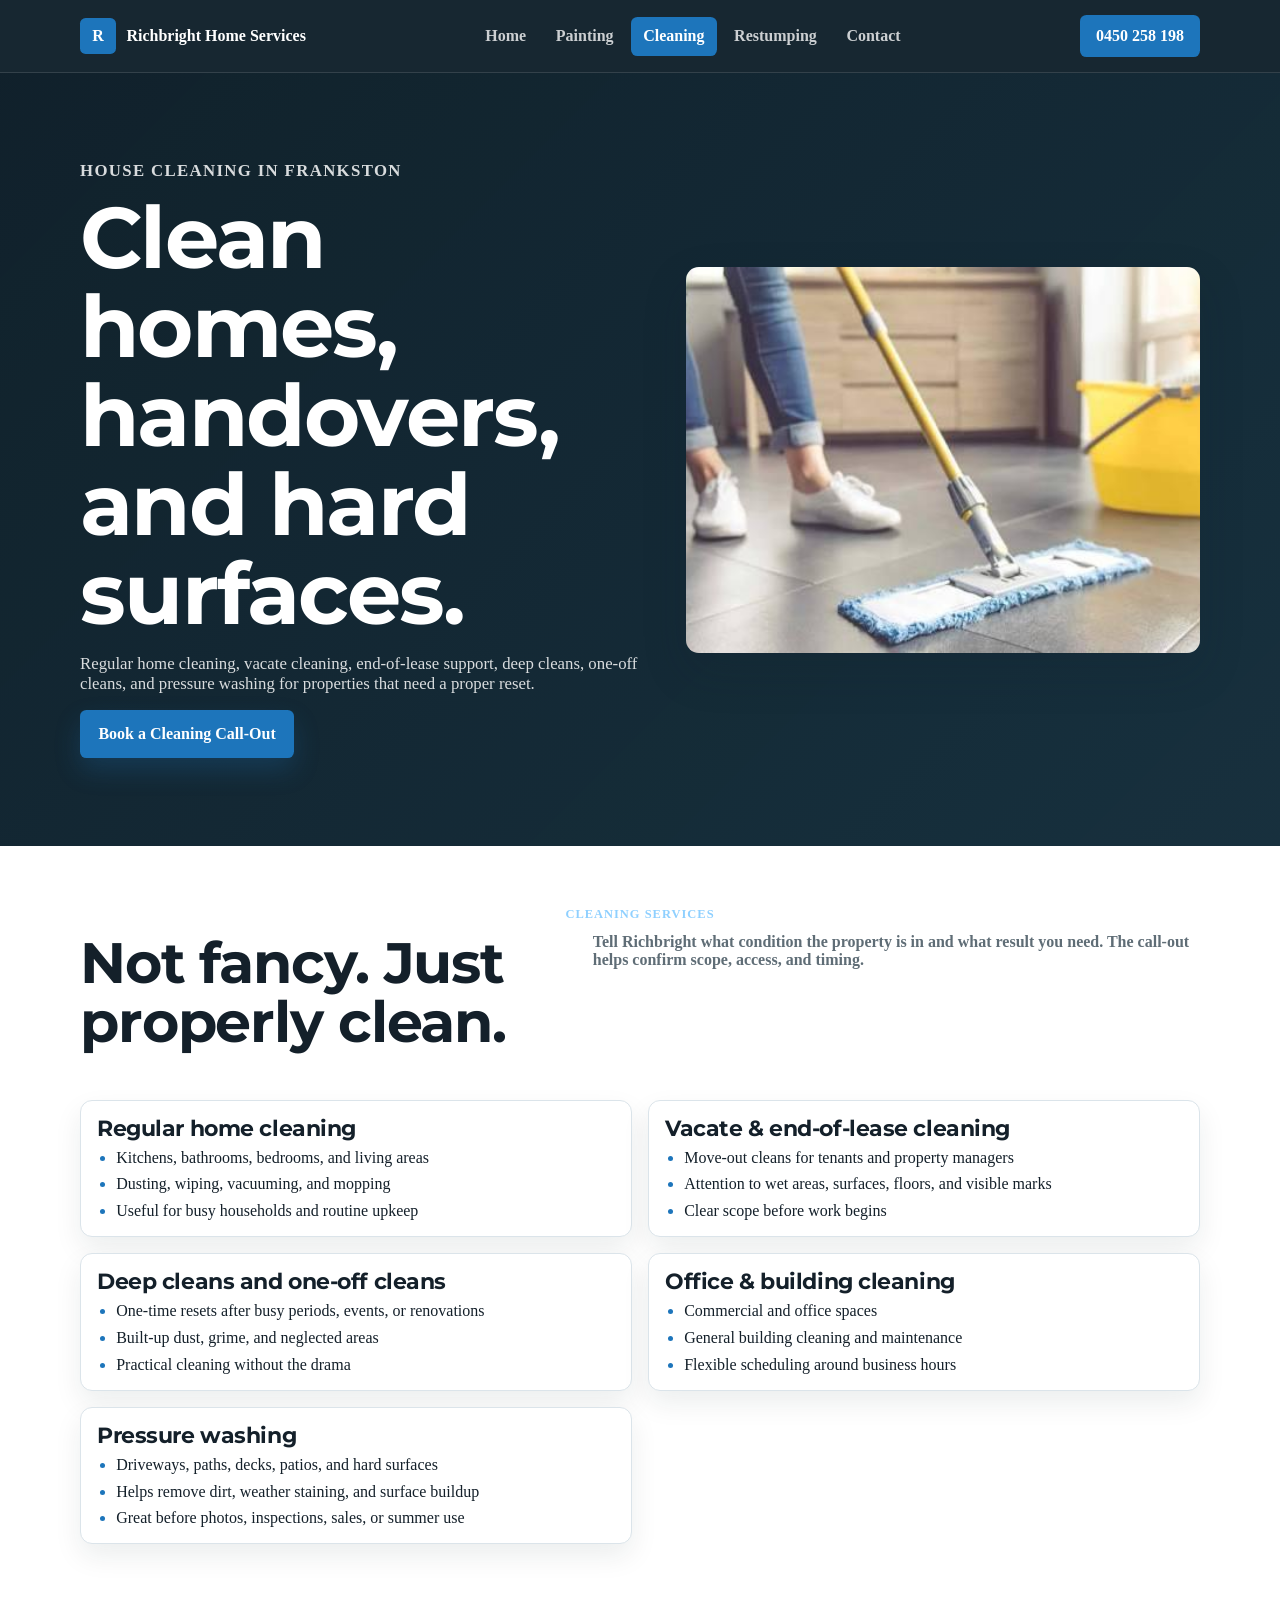
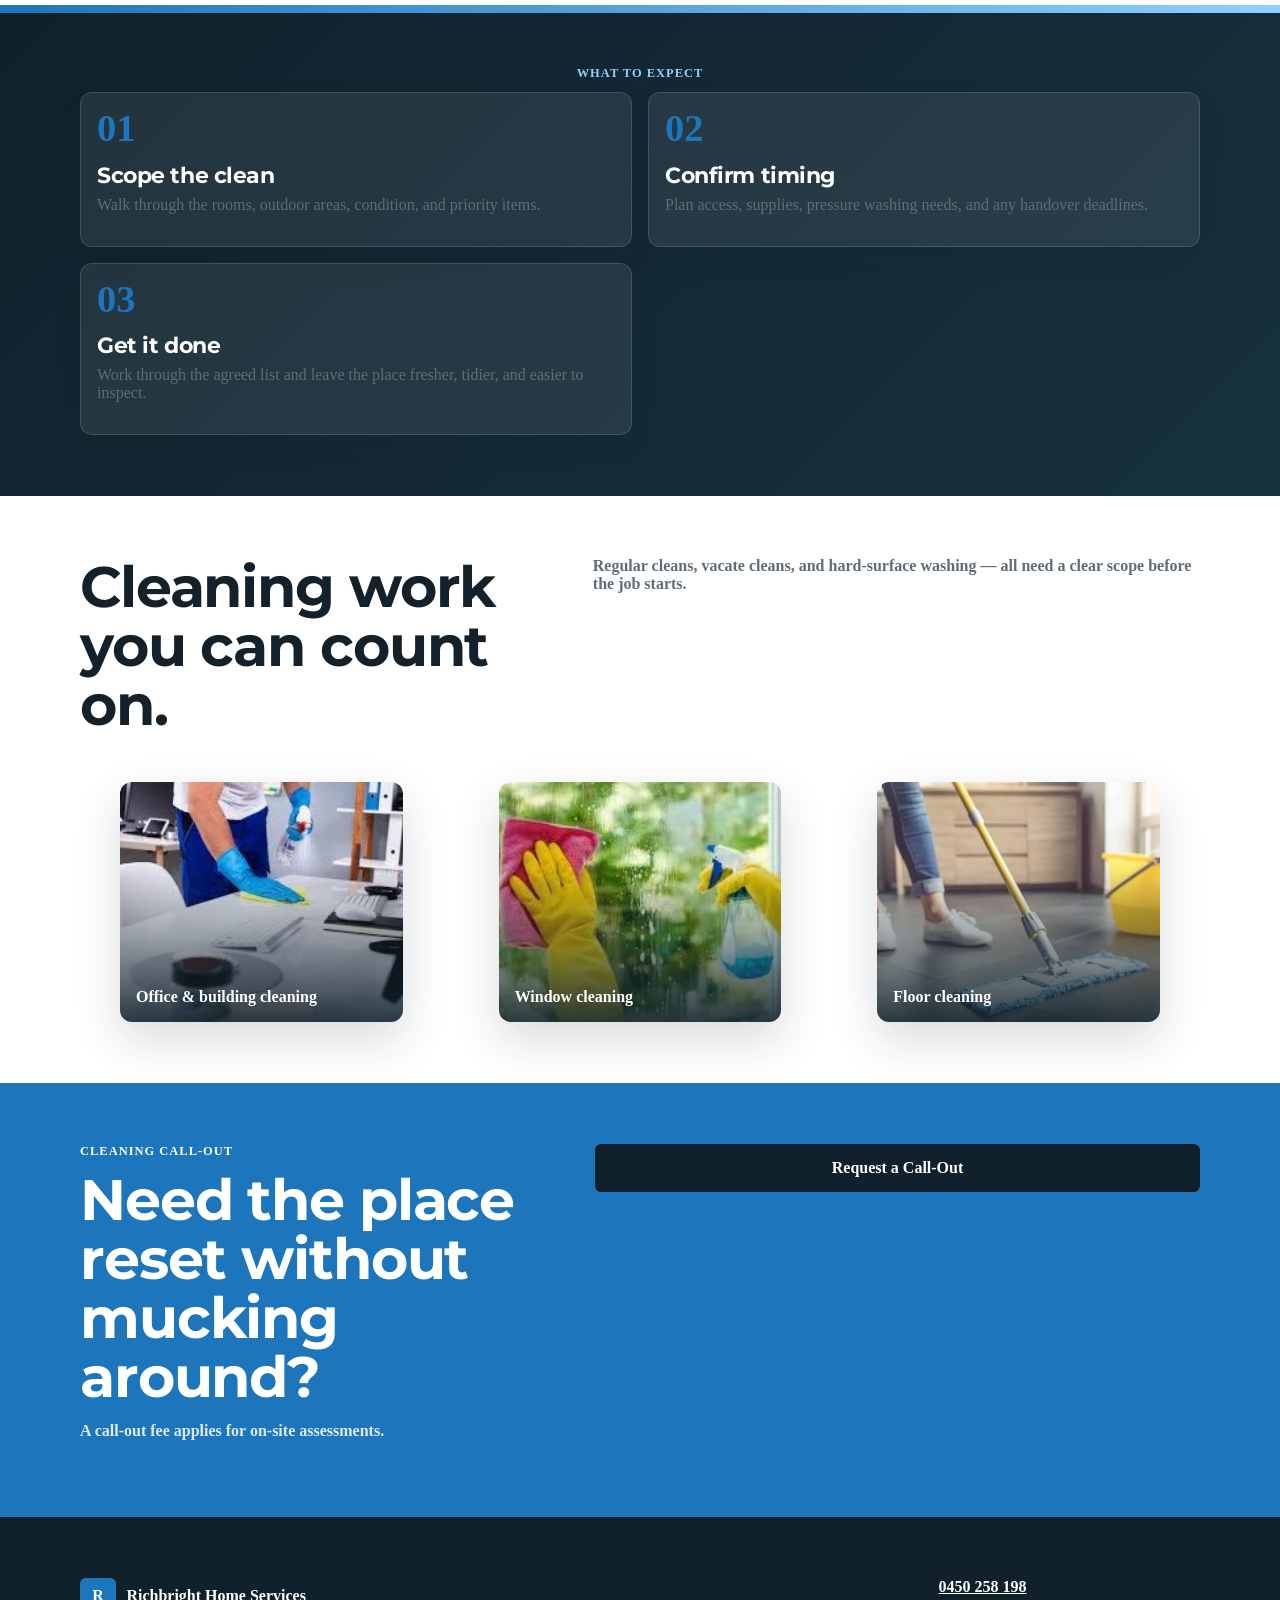
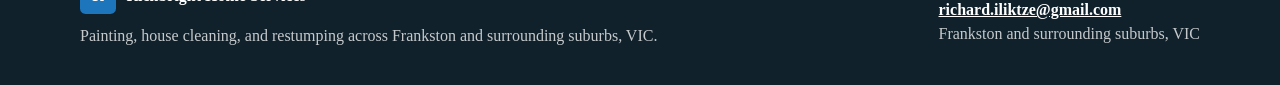
==== commit ef4ea97d: "website" ====
--- a/cleaning.html
+++ b/cleaning.html
@@ -3,7 +3,7 @@
 <head>
   <meta charset="UTF-8">
   <meta name="viewport" content="width=device-width, initial-scale=1.0">
-  <meta name="description" content="House cleaning services in Frankston and surrounding suburbs, VIC. Regular cleaning, end-of-lease cleaning, deep cleans, one-off cleans, and pressure washing.">
+  <meta name="description" content="House cleaning services in Frankston and surrounding suburbs, VIC. Regular cleaning, vacate cleaning, end-of-lease, deep cleans, and pressure washing.">
   <title>House Cleaning Frankston | Richbright Home Services</title>
   <link rel="preconnect" href="https://fonts.googleapis.com">
   <link rel="preconnect" href="https://fonts.gstatic.com" crossorigin>
@@ -29,11 +29,11 @@
       <div>
         <p class="eyebrow">House cleaning in Frankston</p>
         <h1>Clean homes, handovers, and hard surfaces.</h1>
-        <p>Regular home cleaning, end-of-lease support, deep cleans, one-off cleans, and pressure washing for properties that need a proper reset.</p>
+        <p>Regular home cleaning, vacate cleaning, end-of-lease support, deep cleans, one-off cleans, and pressure washing for properties that need a proper reset.</p>
         <a class="button button-primary" href="contact.html">Book a Cleaning Call-Out</a>
       </div>
       <div class="hero-media">
-        <img src="https://images.unsplash.com/photo-1581578731548-c64695cc6952?auto=format&fit=crop&w=1200&q=80" alt="Cleaner wiping a kitchen bench">
+        <img src="assets/images/cleaning-mopping.jpg" alt="Professional house cleaning in Frankston">
       </div>
     </section>
 
@@ -53,7 +53,7 @@
           </ul>
         </article>
         <article class="detail-card">
-          <h3>End-of-lease / bond cleaning</h3>
+          <h3>Vacate &amp; end-of-lease cleaning</h3>
           <ul>
             <li>Move-out cleans for tenants and property managers</li>
             <li>Attention to wet areas, surfaces, floors, and visible marks</li>
@@ -66,6 +66,14 @@
             <li>One-time resets after busy periods, events, or renovations</li>
             <li>Built-up dust, grime, and neglected areas</li>
             <li>Practical cleaning without the drama</li>
+          </ul>
+        </article>
+        <article class="detail-card">
+          <h3>Office &amp; building cleaning</h3>
+          <ul>
+            <li>Commercial and office spaces</li>
+            <li>General building cleaning and maintenance</li>
+            <li>Flexible scheduling around business hours</li>
           </ul>
         </article>
         <article class="detail-card">
@@ -90,13 +98,13 @@
 
     <section class="section light-section">
       <div class="section-heading split-heading">
-        <h2>Cleaning work customers can picture.</h2>
-        <p>Regular cleans, exit cleans, and hard-surface washing all need a clear scope before the job starts.</p>
+        <h2>Cleaning work you can count on.</h2>
+        <p>Regular cleans, vacate cleans, and hard-surface washing — all need a clear scope before the job starts.</p>
       </div>
       <div class="gallery-grid light-gallery">
-        <figure class="photo-tile"><img src="https://images.unsplash.com/photo-1581578731548-c64695cc6952?auto=format&fit=crop&w=900&q=80" alt="Cleaner wiping a kitchen surface"><figcaption>Kitchen and living areas</figcaption></figure>
-        <figure class="photo-tile"><img src="https://images.unsplash.com/photo-1584622650111-993a426fbf0a?auto=format&fit=crop&w=900&q=80" alt="Clean bathroom after a deep clean"><figcaption>Bathrooms and wet areas</figcaption></figure>
-        <figure class="photo-tile"><img src="https://images.unsplash.com/photo-1600585154340-be6161a56a0c?auto=format&fit=crop&w=900&q=80" alt="Clean home entry and driveway"><figcaption>Pressure washing</figcaption></figure>
+        <figure class="photo-tile"><img src="assets/images/cleaning-office.jpg" alt="Office cleaning in Frankston"><figcaption>Office &amp; building cleaning</figcaption></figure>
+        <figure class="photo-tile"><img src="assets/images/cleaning-window.jpg" alt="Window cleaning service"><figcaption>Window cleaning</figcaption></figure>
+        <figure class="photo-tile"><img src="assets/images/cleaning-mopping.jpg" alt="Floor mopping and cleaning"><figcaption>Floor cleaning</figcaption></figure>
       </div>
     </section>
 
@@ -112,7 +120,7 @@
 
   <footer class="site-footer">
     <div><a class="brand footer-brand" href="index.html"><span class="brand-mark" aria-hidden="true">R</span><span>Richbright Home Services</span></a><p>Painting, house cleaning, and restumping across Frankston and surrounding suburbs, VIC.</p></div>
-    <address><a href="tel:+61450258198">0450 258 198</a><a href="mailto:info@richbrighthomeservices.com.au">info@richbrighthomeservices.com.au</a><span>Frankston and surrounding suburbs, VIC</span></address>
+    <address><a href="tel:+61450258198">0450 258 198</a><a href="mailto:richard.iliktze@gmail.com">richard.iliktze@gmail.com</a><span>Frankston and surrounding suburbs, VIC</span></address>
   </footer>
   <div class="mobile-action-bar" aria-label="Quick contact actions"><a href="tel:+61450258198">Call</a><a href="contact.html">Book Call-Out</a></div>
   <script src="script.js"></script>
